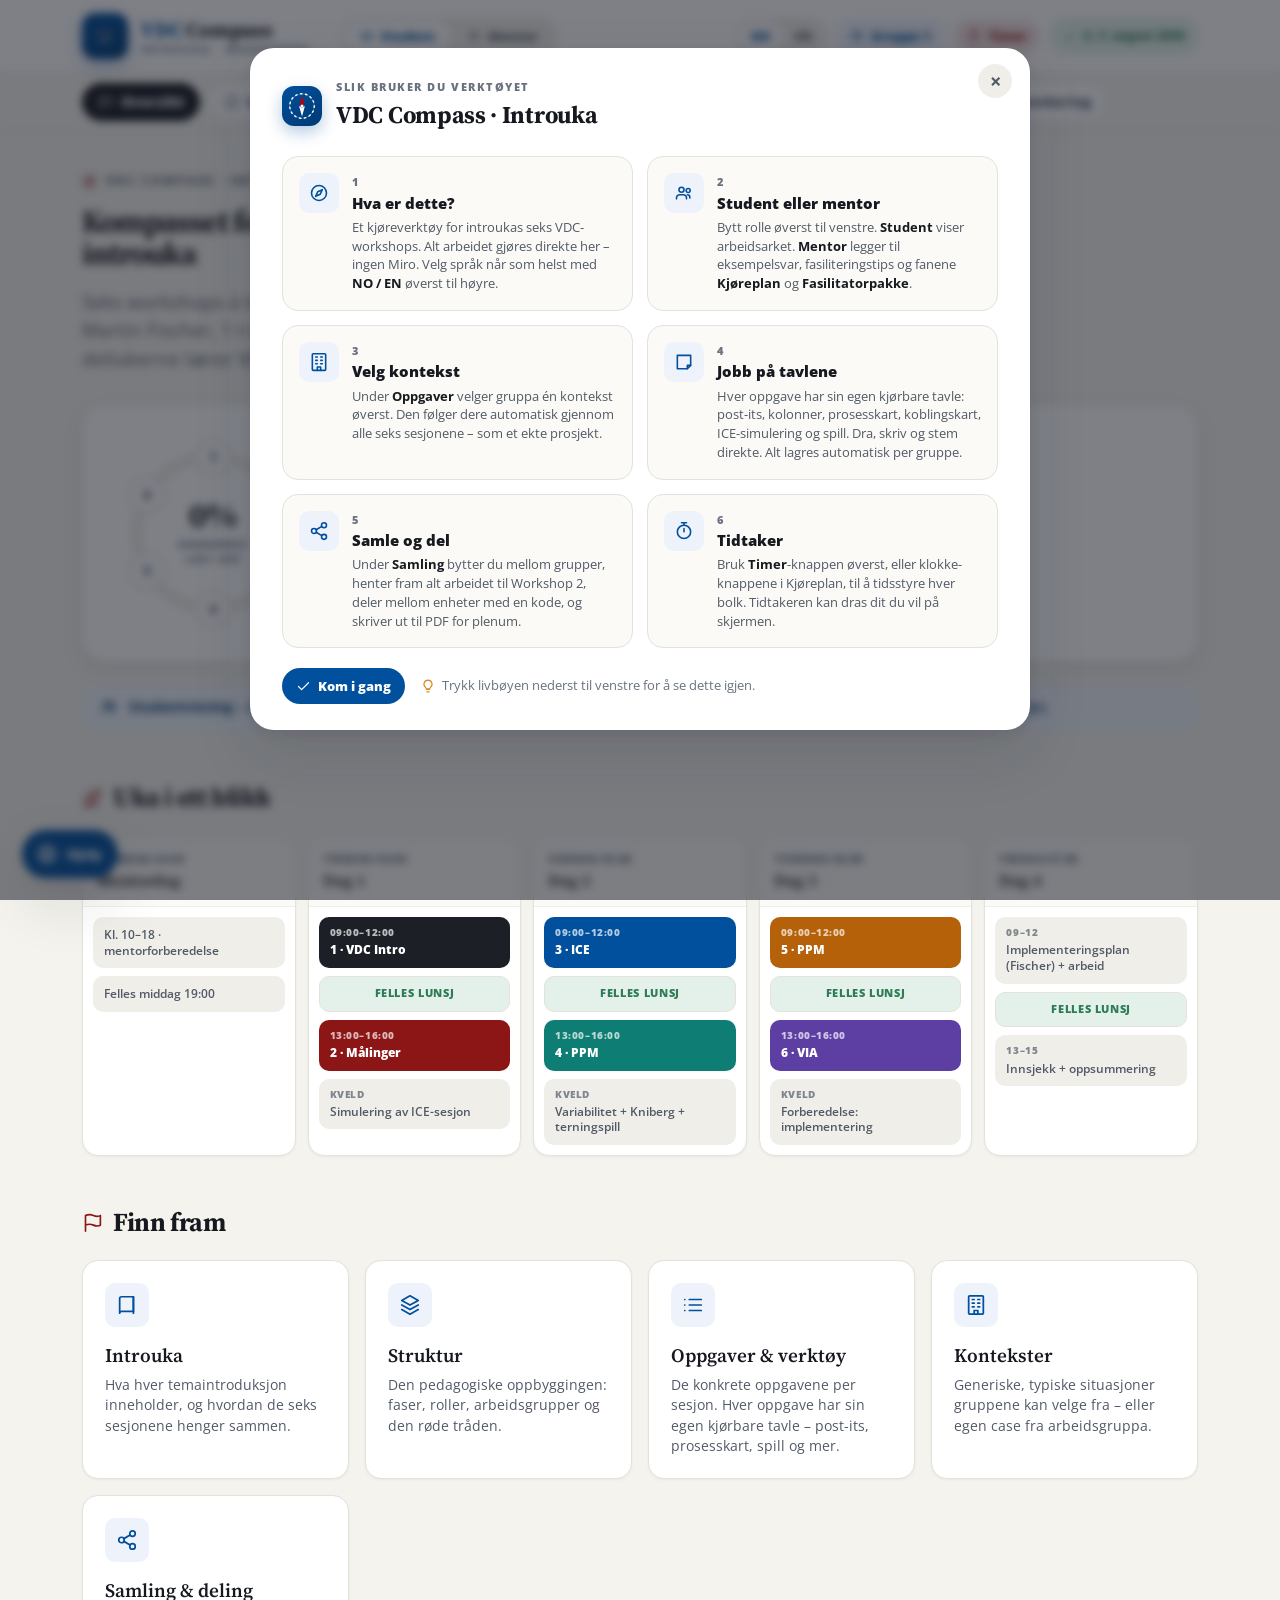
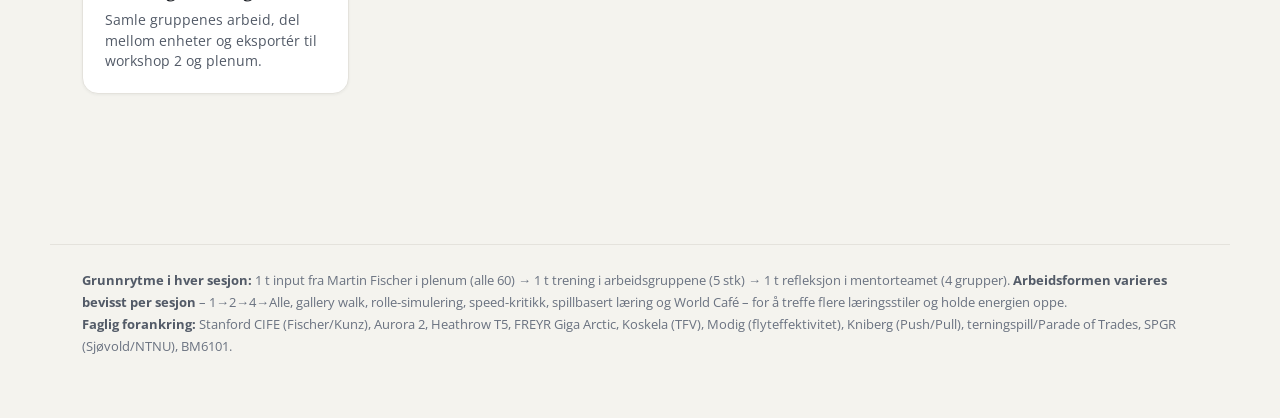
==== VDC Compass - Introuka.html @ b92bb671 "Add files via upload" ====
<!DOCTYPE html>
<html lang="no">
<head>
<meta charset="UTF-8">
<meta name="viewport" content="width=device-width, initial-scale=1.0">
<title>VDC Compass · Introuka – Workshops</title>
<link rel="preconnect" href="https://fonts.googleapis.com">
<link rel="preconnect" href="https://fonts.gstatic.com" crossorigin>
<link href="https://fonts.googleapis.com/css2?family=Source+Serif+4:opsz,wght@8..60,400;8..60,500;8..60,600;8..60,700&family=Open+Sans:wght@400;600;700;800&display=swap" rel="stylesheet">
<style>
:root{
  --ntnu:#00509E; --ntnu-dark:#003a73; --ntnu-soft:#eef3fb; --ntnu-line:#cfdaf1;
  --cardinal:#8C1515; --cardinal-dark:#631212; --red:#B1040E; --cardinal-soft:#f3e3e3; --cardinal-line:#e3cccc;
  --ink:#16191f; --ink-2:#525a67; --muted:#6a7280; --faint:#aab0bb;
  --bg:#f4f3ee; --card:#ffffff; --cloud:#fbfaf7; --line:#e4e2dc; --line-2:#efeee9; --hover:#f1efe9;
  --green:#2e7d57; --green-soft:#e3f1ea; --yellow:#d98a1f; --yellow-soft:#fbeed6;
  --d1:#6096d0; --d2:#ef8114; --d3:#3cbfbe; --d4:#f7d019; --d5:#b01b81; --d6:#482776;
  --serif:'Source Serif 4',Georgia,serif; --sans:'Open Sans',-apple-system,BlinkMacSystemFont,'Segoe UI',Roboto,sans-serif;
  --r:10px; --r-lg:16px; --r-xl:24px;
  --shadow:0 1px 3px rgba(28,31,38,.04),0 8px 24px rgba(28,31,38,.06);
  --shadow-sm:0 1px 3px rgba(28,31,38,.05);
  --shadow-lg:0 4px 12px rgba(28,31,38,.08),0 24px 60px rgba(28,31,38,.12);
  --ease:cubic-bezier(.22,.61,.36,1);
}
*{box-sizing:border-box;margin:0;padding:0}
html{background:#f4f3ee}
body{font-family:var(--sans);color:var(--ink);background:var(--bg);font-size:15.5px;line-height:1.6;-webkit-font-smoothing:antialiased}
body.noscroll{overflow:hidden}
svg{width:16px;height:16px;flex-shrink:0}
button{font-family:inherit;cursor:pointer;border:none;background:none}
button:focus-visible,a:focus-visible{outline:2.5px solid var(--ntnu);outline-offset:2px;border-radius:6px}
.tnum{font-variant-numeric:tabular-nums}

/* ---------- reveal motion ---------- */
.reveal{opacity:0;transform:translateY(16px);transition:opacity .6s var(--ease),transform .6s var(--ease)}
.reveal.in{opacity:1;transform:none}
@media(prefers-reduced-motion:reduce){.reveal{opacity:1;transform:none;transition:none}}

/* ---------- top bar ---------- */
.top{position:sticky;top:0;z-index:60;background:rgba(255,255,255,.9);backdrop-filter:blur(12px);border-bottom:1px solid var(--line)}
.top-in{max-width:1180px;margin:0 auto;padding:13px 32px;display:flex;align-items:center;gap:13px}
.cmark{width:46px;height:46px;border-radius:13px;background:linear-gradient(150deg,#00509E,#003a73);display:grid;place-items:center;flex-shrink:0;box-shadow:0 6px 16px rgba(0,80,158,.32)}
.cmark-svg .cmark-ring{transform-origin:24px 24px;animation:cring 32s linear infinite}
.cmark-svg .cmark-needle{transform-origin:24px 24px;animation:cneedle 7s var(--ease) infinite}
@keyframes cring{to{transform:rotate(360deg)}}
@keyframes cneedle{0%,100%{transform:rotate(-8deg)}50%{transform:rotate(8deg)}}
@media(prefers-reduced-motion:reduce){.cmark-svg *{animation:none!important}}
.nm{display:flex;flex-direction:column;line-height:1}
.nm .wm{font-family:var(--serif);font-size:21px;font-weight:700;letter-spacing:-.01em}
.nm .wm b{color:var(--ntnu)}
.nm small{font-family:var(--sans);font-size:10px;letter-spacing:2px;color:var(--muted);font-weight:800;margin-top:4px}
.rolesw{margin-left:18px;display:flex;background:var(--line-2);border-radius:999px;padding:3px}
.rolesw button{font-size:12.5px;font-weight:800;color:var(--ink-2);padding:8px 16px;border-radius:999px;display:flex;align-items:center;gap:7px;transition:.16s var(--ease)}
.rolesw button svg{width:14px;height:14px}
.rolesw button.on{background:var(--card);box-shadow:var(--shadow-sm)}
.rolesw button.on[data-r="student"]{color:var(--ntnu)}
.rolesw button.on[data-r="mentor"]{color:var(--cardinal)}
.topright{margin-left:auto;display:flex;align-items:center;gap:10px}
.gid{display:flex;align-items:center;gap:7px;font-size:12.5px;font-weight:800;color:var(--ntnu);background:var(--ntnu-soft);padding:8px 13px;border-radius:999px;cursor:pointer;transition:.15s}
.gid:hover{background:#e2ebf8}
.gid svg{width:14px;height:14px}
.tbtn{display:flex;align-items:center;gap:7px;font-size:12.5px;font-weight:800;color:var(--cardinal);background:var(--cardinal-soft);padding:8px 13px;border-radius:999px;transition:.15s}
.tbtn:hover{background:#efd9d9}
.tbtn svg{width:14px;height:14px}
.badge{display:flex;align-items:center;gap:7px;background:var(--green-soft);color:var(--green);font-size:12px;font-weight:800;padding:8px 13px;border-radius:999px}
.badge svg{width:13px;height:13px}
@media(max-width:760px){.nm small{display:none}.badge{display:none}}

.tabs{position:sticky;top:72px;z-index:55;background:rgba(244,243,238,.94);backdrop-filter:blur(8px);border-bottom:1px solid var(--line)}
.tabs-in{max-width:1180px;margin:0 auto;padding:10px 32px;display:flex;gap:8px;overflow-x:auto;scrollbar-width:none}
.tabs-in::-webkit-scrollbar{display:none}
.tab{flex-shrink:0;display:flex;align-items:center;gap:8px;padding:9px 15px;border-radius:999px;font-size:13.5px;font-weight:800;color:var(--ink-2);border:1.5px solid var(--line);background:var(--card);transition:.18s var(--ease);white-space:nowrap}
.tab svg{width:15px;height:15px}
.tab:hover{border-color:var(--ntnu-line);transform:translateY(-1px)}
.tab.on{background:var(--ink);color:#fff;border-color:var(--ink)}

.wrap{max-width:1180px;margin:0 auto;padding:40px 32px 110px}
.eyebrow{display:flex;align-items:center;gap:9px;font-size:11.5px;letter-spacing:.16em;font-weight:800;color:var(--muted);text-transform:uppercase;margin-bottom:16px}
.eyebrow svg{width:15px;height:15px;color:var(--cardinal)}
h1{font-family:var(--serif);font-size:clamp(2.4rem,1.3rem+3.4vw,3.9rem);font-weight:700;line-height:1.02;letter-spacing:-.03em;margin-bottom:16px}
.lead{font-size:18.5px;color:var(--ink-2);max-width:820px;line-height:1.55}
.lead b{color:var(--ink)}
h2.sec{font-family:var(--serif);font-size:26px;font-weight:700;letter-spacing:-.4px;margin:46px 0 16px;display:flex;align-items:center;gap:10px}
h2.sec svg{width:21px;height:21px;color:var(--cardinal)}

/* ---------- hero + journey compass ---------- */
.hero{position:relative}
.hero h1{margin-bottom:18px}
.journey-c{display:grid;grid-template-columns:200px 1fr;gap:32px;align-items:center;margin-top:30px;background:var(--card);border:1px solid var(--line);border-radius:var(--r-xl);padding:28px 30px;box-shadow:var(--shadow)}
.jc-ring{position:relative;width:200px;height:200px}
.jc-svg{width:200px;height:200px;transform:rotate(-90deg)}
.jc-track{fill:none;stroke:var(--line-2);stroke-width:6}
.jc-prog{fill:none;stroke:var(--green);stroke-width:6;stroke-linecap:round;transition:stroke-dashoffset 1s var(--ease)}
.jc-core{position:absolute;inset:0;display:grid;place-content:center;text-align:center}
.jc-pct{font-family:var(--serif);font-size:34px;font-weight:700;line-height:1;color:var(--ink)}
.jc-lbl{font-size:9.5px;font-weight:800;letter-spacing:.1em;text-transform:uppercase;color:var(--muted);margin-top:5px}
.jc-pt{position:absolute;width:38px;height:38px;border-radius:50%;transform:translate(-50%,-50%);background:var(--card);border:2.5px solid var(--line);display:grid;place-items:center;font-weight:800;font-size:14px;color:var(--muted);transition:.2s var(--ease)}
.jc-pt:hover{transform:translate(-50%,-50%) scale(1.12)}
.jc-pt.started{border-color:var(--cc);color:var(--cc)}
.jc-pt.done{background:var(--cc);border-color:var(--cc);color:#fff;box-shadow:0 4px 12px color-mix(in srgb,var(--cc) 40%,transparent)}
.jc-side .jc-h{font-family:var(--serif);font-size:21px;font-weight:700;margin-bottom:7px}
.jc-side p{font-size:14.5px;color:var(--ink-2);line-height:1.5;max-width:460px}
.jc-leg{display:flex;align-items:center;gap:8px;flex-wrap:wrap;margin-top:14px;font-size:12px;font-weight:700;color:var(--muted)}
.jc-leg .lg{width:13px;height:13px;border-radius:50%;border:2px solid var(--line);display:inline-block;margin-right:-2px}
.jc-leg .lg.done{background:var(--green);border-color:var(--green)}
.jc-leg .lg.started{border-color:var(--ntnu)}
@media(max-width:680px){.journey-c{grid-template-columns:1fr;justify-items:center;text-align:center}.jc-side p{margin:0 auto}.jc-leg{justify-content:center}}

/* ---------- role bar / week / dims (ported) ---------- */
.rolebar{display:flex;align-items:center;gap:11px;border-radius:var(--r-lg);padding:13px 18px;margin:22px 0 6px;font-size:13.5px;font-weight:600}
.rolebar.student{background:var(--ntnu-soft);color:var(--ntnu-dark)}
.rolebar.mentor{background:var(--cardinal-soft);color:var(--cardinal-dark)}
.rolebar svg{width:18px;height:18px;flex-shrink:0}
.week{display:grid;grid-template-columns:repeat(5,1fr);gap:12px;margin:18px 0 8px}
.day{background:var(--card);border:1px solid var(--line);border-radius:var(--r-lg);overflow:hidden;box-shadow:var(--shadow-sm);display:flex;flex-direction:column}
.day .dh{padding:12px 14px;border-bottom:1px solid var(--line-2);background:var(--cloud)}
.day .dh .dd{font-size:11px;font-weight:800;color:var(--muted);letter-spacing:.04em}
.day .dh .dn{font-family:var(--serif);font-size:16px;font-weight:600;margin-top:1px}
.day .slots{padding:10px;display:flex;flex-direction:column;gap:8px;flex:1}
.slot{border-radius:var(--r);padding:10px 11px;font-size:12px;font-weight:600;line-height:1.3;border:1px solid var(--line);background:#fff;color:var(--ink-2)}
.slot .st{font-size:9.5px;font-weight:800;letter-spacing:.06em;text-transform:uppercase;opacity:.7;margin-bottom:3px}
.slot.ws{cursor:pointer;color:#fff;border:none;transition:.18s var(--ease);font-weight:800}
.slot.ws:hover{transform:translateY(-3px) scale(1.02);box-shadow:var(--shadow)}
.slot.lunch{background:var(--green-soft);color:var(--green);text-align:center;font-weight:800;font-size:10.5px;letter-spacing:.06em}
.slot.muted2{background:var(--line-2);color:var(--ink-2);border:none}
.dims{display:grid;grid-template-columns:repeat(auto-fit,minmax(220px,1fr));gap:16px}
.dim{background:var(--card);border:1px solid var(--line);border-radius:var(--r-lg);padding:22px;box-shadow:var(--shadow-sm);cursor:pointer;transition:.18s var(--ease)}
.dim:hover{transform:translateY(-4px);box-shadow:var(--shadow);border-color:var(--ntnu-line)}
.dim .di{width:44px;height:44px;border-radius:var(--r);background:var(--ntnu-soft);color:var(--ntnu);display:grid;place-items:center;margin-bottom:13px;transition:.18s var(--ease)}
.dim:hover .di{transform:scale(1.08) rotate(-4deg)}
.dim .di svg{width:22px;height:22px}
.dim h3{font-family:var(--serif);font-size:19px;font-weight:600;margin-bottom:5px}
.dim p{font-size:13.5px;color:var(--ink-2);line-height:1.5}

/* ---------- session pills ---------- */
.subnav{display:flex;gap:8px;flex-wrap:wrap;margin:18px 0 26px}
.spill{display:flex;align-items:center;gap:8px;padding:9px 14px;border-radius:999px;font-size:13px;font-weight:800;border:1.5px solid var(--line);background:var(--card);color:var(--ink-2);transition:.16s var(--ease)}
.spill:hover{transform:translateY(-2px);border-color:var(--ntnu-line)}
.spill .d{width:9px;height:9px;border-radius:50%}
.spill.on{color:#fff;border-color:transparent}

/* ---------- anatomy / phases ---------- */
.anat{background:var(--card);border:1px solid var(--line);border-radius:var(--r-xl);padding:26px 28px;box-shadow:var(--shadow-sm);margin-top:14px}
.anat h3{font-family:var(--serif);font-size:21px;font-weight:700;margin-bottom:4px}
.anat .sub{font-size:14px;color:var(--ink-2);margin-bottom:22px}
.phases{display:grid;grid-template-columns:repeat(3,1fr);gap:16px}
.phase{border-radius:var(--r-lg);padding:18px;border:1px solid var(--line);transition:.18s var(--ease)}
.phase:hover{transform:translateY(-3px);box-shadow:var(--shadow)}
.phase.p1{background:#fbf7f7;border-color:var(--cardinal-soft)} .phase.p2{background:var(--ntnu-soft);border-color:var(--ntnu-line)} .phase.p3{background:var(--green-soft);border-color:#c4e3d3}
.phase .pi{width:40px;height:40px;border-radius:var(--r);display:grid;place-items:center;color:#fff;margin-bottom:12px}
.phase.p1 .pi{background:var(--cardinal)} .phase.p2 .pi{background:var(--ntnu)} .phase.p3 .pi{background:var(--green)}
.phase .pi svg{width:20px;height:20px}
.phase .pt{font-size:10px;font-weight:800;letter-spacing:.1em;text-transform:uppercase;color:var(--muted)}
.phase h4{font-family:var(--serif);font-size:18px;font-weight:600;margin:2px 0 6px}
.phase p{font-size:13px;color:var(--ink-2);line-height:1.5}

/* ---------- generic block ---------- */
.block{background:var(--card);border:1px solid var(--line);border-radius:var(--r-lg);box-shadow:var(--shadow-sm);margin:16px 0;overflow:hidden}
.block.full{overflow:visible}
.bh{display:flex;align-items:center;gap:13px;padding:16px 22px;border-bottom:1px solid var(--line-2);flex-wrap:wrap}
.bh .bi{width:40px;height:40px;border-radius:var(--r);display:grid;place-items:center;color:#fff;flex-shrink:0}
.bh .bi svg{width:20px;height:20px}
.bh .bhtxt{flex:1;min-width:0}
.bh .phase-lbl{font-size:10.5px;font-weight:800;letter-spacing:.1em;text-transform:uppercase;color:var(--muted)}
.bh h3{font-family:var(--serif);font-size:19px;font-weight:600}
.bh .time{margin-left:auto;font-size:12.5px;font-weight:800;color:var(--ink-2);background:var(--line-2);padding:7px 13px;border-radius:999px;white-space:normal;flex-shrink:0}
.bb{padding:22px}
.bb h5{font-size:13px;font-weight:800;color:var(--ink);text-transform:uppercase;letter-spacing:.04em;margin:18px 0 8px;display:flex;align-items:center;gap:7px}
.bb h5:first-child{margin-top:0}
.bb h5 svg{width:14px;height:14px;color:var(--cardinal)}
.bb p{font-size:14.5px;color:var(--ink-2);margin:6px 0}
.bb ul{list-style:none;margin:6px 0}
.bb li{font-size:14.5px;color:var(--ink-2);padding:6px 0 6px 26px;position:relative;line-height:1.5}
.bb li::before{content:"";position:absolute;left:4px;top:13px;width:7px;height:7px;border-radius:50%;background:var(--ntnu-line)}
.bb li.chk::before{content:"✓";left:2px;top:5px;width:auto;height:auto;background:none;color:var(--green);font-weight:800;font-size:13px}
.bb li.q::before{content:"?";left:2px;top:5px;width:auto;height:auto;background:none;color:var(--cardinal);font-weight:800;font-size:13px}
.goal{display:flex;gap:14px;border-radius:var(--r-lg);padding:18px 22px;margin:18px 0;color:#fff}
.goal .gi{flex-shrink:0;width:24px;height:24px}
.goal .gl{font-size:11px;font-weight:800;letter-spacing:.12em;text-transform:uppercase;opacity:.85;color:#fff}
.goal p{font-size:16px;font-weight:600;line-height:1.45;margin-top:3px;color:#fff !important}
.awareness{background:var(--cloud);border:1px solid var(--line);border-left:3px solid var(--green);border-radius:var(--r);padding:13px 15px;margin-top:14px;font-size:14px;color:var(--ink-2)}
.awareness b{color:var(--green)}
.awareness-big{padding:18px 20px;font-size:15px}
.awctrl{margin-top:13px}
.awbtn{display:inline-flex;align-items:center;gap:8px;font-size:13.5px;font-weight:800;padding:11px 18px;border-radius:999px;background:var(--ink);color:#fff;transition:.18s var(--ease)}
.awbtn svg{width:16px;height:16px}
.awbtn:hover{transform:translateY(-2px);box-shadow:var(--shadow)}
.awbtn.on{background:var(--green)}
.takeaway{display:flex;gap:15px;align-items:center;background:var(--ink);color:#fff;border-radius:var(--r-lg);padding:18px 22px;margin:18px 0}
.takeaway .ti{width:44px;height:44px;border-radius:50%;background:rgba(255,255,255,.15);display:grid;place-items:center;flex-shrink:0}
.takeaway .ti svg{width:22px;height:22px}
.takeaway .tl{font-size:10.5px;font-weight:800;letter-spacing:.12em;text-transform:uppercase;opacity:.7}
.takeaway p{font-size:15.5px;font-weight:600;margin-top:2px}

/* ---------- oppgave cards ---------- */
.wsh{font-size:13px;font-weight:800;text-transform:uppercase;letter-spacing:.04em;color:var(--ink);margin:30px 0 14px;display:flex;align-items:center;gap:8px}
.wsh svg{color:var(--cardinal)}
.wsh-sub{font-weight:700;color:var(--muted);text-transform:none;letter-spacing:0;font-size:12.5px}
.opg{border:1px solid var(--line);border-radius:var(--r-lg);margin:14px 0;overflow:hidden;background:var(--card);box-shadow:var(--shadow-sm)}
.opg .oh{display:flex;gap:13px;align-items:flex-start;padding:18px 20px}
.opg .oh>.on{width:32px;height:32px;border-radius:9px;display:grid;place-items:center;color:#fff;font-family:var(--serif);font-weight:700;font-size:16px;flex-shrink:0}
.opg .oq{font-size:15.5px;color:var(--ink);font-weight:600;line-height:1.5}
.otype{display:inline-flex;align-items:center;gap:6px;font-size:10px;font-weight:800;letter-spacing:.06em;text-transform:uppercase;padding:4px 9px;border-radius:6px;margin-bottom:7px}
.otype.praktisk{background:var(--green-soft);color:var(--green)}
.otype.refleksjon{background:var(--ntnu-soft);color:var(--ntnu)}
.otype.analyse{background:var(--cardinal-soft);color:var(--cardinal)}
.how{margin:0 20px 14px;font-size:13.5px;color:var(--ink-2);background:var(--cloud);border:1px solid var(--line);border-radius:var(--r);padding:11px 14px;line-height:1.5}
.how b{color:var(--ink)}
.ctx-chip{display:inline-flex;align-items:center;gap:6px;font-size:11px;font-weight:800;color:var(--ntnu);background:var(--ntnu-soft);padding:4px 11px;border-radius:999px;margin:0 0 9px}
.ctx-chip svg{width:12px;height:12px}
.svar{margin:0 20px 16px;background:var(--green-soft);border:1px solid #c4e3d3;border-radius:var(--r);padding:13px 15px}
.svar .sl{display:flex;align-items:center;gap:7px;font-size:10.5px;font-weight:800;letter-spacing:.06em;text-transform:uppercase;color:var(--green);margin-bottom:7px}
.svar .sl svg{width:14px;height:14px}
.svar p,.svar li{font-size:13.5px;color:var(--ink-2);line-height:1.5}
.svar ul{list-style:none;margin:4px 0}
.svar li{padding:3px 0 3px 16px;position:relative}
.svar li::before{content:"–";position:absolute;left:0;color:var(--green);font-weight:700}
.afield{margin:0 20px 16px}
.afield .al{font-size:11px;font-weight:800;color:var(--muted);text-transform:uppercase;letter-spacing:.04em;margin-bottom:6px;display:flex;align-items:center;gap:6px}
.afield .al svg{width:13px;height:13px;color:var(--ntnu)}
.afield textarea{width:100%;min-height:64px;border:1.5px solid var(--line);border-radius:var(--r);padding:11px 13px;font-family:inherit;font-size:14px;color:var(--ink);background:#fffdf6;resize:vertical;line-height:1.5}
.afield textarea:focus{outline:none;border-color:var(--ntnu);background:#fff}

/* ---------- context selector ---------- */
.ctxbar{background:var(--card);border:1px solid var(--line);border-radius:var(--r-lg);padding:18px 20px;box-shadow:var(--shadow-sm);margin:8px 0 18px}
.ctxbar .cth{display:flex;align-items:center;gap:9px;font-weight:800;font-size:15px;margin-bottom:11px}
.ctxbar .cth svg{color:var(--ntnu)}
.ctxrow{display:flex;gap:10px;flex-wrap:wrap;align-items:center}
.ctxrow select,.ctxrow input{border:1.5px solid var(--line);border-radius:999px;padding:10px 16px;font-family:inherit;font-size:14px;color:var(--ink);background:#fff;font-weight:600;min-width:240px}
.ctxrow select:focus,.ctxrow input:focus{outline:none;border-color:var(--ntnu)}
.ctx-chosen{margin-top:13px;background:var(--ntnu-soft);border:1px solid var(--ntnu-line);border-radius:var(--r);padding:13px 15px;font-size:14px;color:var(--ink-2);line-height:1.5}
.ctx-chosen b{color:var(--ntnu-dark)}
.ctx-chosen .ct-tags{display:flex;gap:7px;margin-top:6px}
.ctx-chosen .ct-tags span{font-size:10.5px;font-weight:800;text-transform:uppercase;letter-spacing:.04em;padding:3px 9px;border-radius:6px;background:#fff;color:var(--ntnu)}
.ctx-none{font-size:13px;color:var(--muted);margin-top:11px}

/* ====================================================
   TOOL WRAP + BOARDS
   ==================================================== */
.toolwrap{margin:0 20px 18px;border:1.5px solid var(--line);border-radius:var(--r-lg);overflow:hidden;background:linear-gradient(180deg,#fff,#fcfbf8)}
.toolwrap.full{position:fixed;inset:16px;z-index:200;margin:0;box-shadow:var(--shadow-lg);display:flex;flex-direction:column;background:#fff}
.toolwrap.full .tool-stage{flex:1;overflow:auto}
.tool-head{display:flex;align-items:center;gap:10px;padding:11px 14px;background:var(--cloud);border-bottom:1px solid var(--line)}
.tool-title{display:flex;align-items:center;gap:8px;font-weight:800;font-size:14px}
.tool-title svg{width:16px;height:16px;color:var(--ntnu)}
.tool-kind{display:inline-flex;align-items:center;gap:5px;font-size:10px;font-weight:800;letter-spacing:.04em;text-transform:uppercase;color:var(--ink-2);background:var(--line-2);padding:4px 9px;border-radius:6px}
.tool-kind svg{width:12px;height:12px}
.tool-shared{display:inline-flex;align-items:center;gap:5px;font-size:10px;font-weight:800;color:var(--ntnu);background:var(--ntnu-soft);padding:4px 9px;border-radius:6px}
.tool-shared svg{width:11px;height:11px}
.tool-exp{margin-left:auto;width:32px;height:32px;border-radius:8px;background:#fff;border:1.5px solid var(--line);display:grid;place-items:center;color:var(--ink-2);transition:.15s}
.tool-exp+.tool-exp{margin-left:6px}
.tool-exp:hover{border-color:var(--ntnu-line);color:var(--ntnu)}
.tool-exp svg{width:15px;height:15px}
.tool-prompt{display:flex;gap:9px;padding:11px 16px;font-size:13px;color:var(--ink-2);background:#fffdf3;border-bottom:1px solid var(--line-2);line-height:1.45}
.tool-prompt svg{width:15px;height:15px;color:var(--yellow);flex-shrink:0;margin-top:1px}
.tool-stage{padding:14px}

/* shared board bar */
.bbar{display:flex;align-items:center;gap:8px;flex-wrap:wrap;margin-bottom:12px}
.bbtn{display:inline-flex;align-items:center;gap:7px;font-size:13px;font-weight:800;padding:9px 14px;border-radius:999px;background:var(--ntnu);color:#fff;transition:.16s var(--ease);text-decoration:none}
.bbtn:hover{background:var(--ntnu-dark);transform:translateY(-1px)}
.bbtn svg{width:15px;height:15px}
.bbtn.ghost{background:#fff;border:1.5px solid var(--line);color:var(--ink-2)}
.bbtn.ghost:hover{border-color:var(--ntnu-line);color:var(--ntnu);background:#fff}
.bbtn.band{background:#fff;border:1.5px solid var(--cc);color:var(--cc)}
.bbtn.band:hover{background:var(--cc);color:#fff}
.swrow{display:flex;gap:7px;margin-left:4px}
.sw{width:24px;height:24px;border-radius:50%;border:2px solid #fff;box-shadow:0 0 0 1px var(--line);cursor:pointer;transition:.12s}
.sw:hover{transform:scale(1.12)}
.sw.on{box-shadow:0 0 0 2.5px var(--ink)}
.palh{font-size:12px;font-weight:800;color:var(--muted);text-transform:uppercase;letter-spacing:.04em}

/* free canvas */
.canvas{position:relative;height:400px;background:#eceae2;background-image:radial-gradient(rgba(0,0,0,.07) 1px,transparent 1px);background-size:22px 22px;border:1px solid var(--line);border-radius:var(--r);overflow:hidden;touch-action:none}
.canvas.voting{cursor:cell}
.chint{position:absolute;inset:0;display:grid;place-items:center;color:var(--muted);font-size:13.5px;text-align:center;padding:24px;pointer-events:none}
.pnote{position:absolute;width:150px;min-height:108px;border-radius:4px;box-shadow:0 6px 16px rgba(0,0,0,.16);transition:box-shadow .15s}
.pnote.dragging{box-shadow:0 14px 30px rgba(0,0,0,.26);z-index:50}
.pnote .ph{display:flex;align-items:center;gap:6px;padding:5px 8px;cursor:grab;color:rgba(0,0,0,.38)}
.pnote .ph:active{cursor:grabbing}
.pnote .grip{font-size:13px;letter-spacing:1px}
.pnote .vbadge{margin-left:auto;min-width:20px;height:20px;border-radius:999px;background:rgba(0,0,0,.12);display:grid;place-items:center;font-size:11px;font-weight:800;color:rgba(0,0,0,.6);padding:0 6px}
.pnote .del{cursor:pointer;font-size:16px;font-weight:800;line-height:1}
.pnote .del:hover{color:rgba(0,0,0,.8)}
.pnote .pt{padding:2px 12px 14px;min-height:66px;outline:none;font-size:13.5px;line-height:1.4;color:#2c2a1f;font-weight:600}

/* columns */
.cols{display:flex;gap:12px;overflow-x:auto;padding-bottom:6px;min-height:260px}
.col{flex:1;min-width:180px;background:var(--cloud);border:1px solid var(--line);border-radius:var(--r);display:flex;flex-direction:column}
.colh{display:flex;align-items:center;gap:8px;padding:11px 13px;border-bottom:2px solid var(--cc);border-radius:var(--r) var(--r) 0 0;background:#fff}
.colh .cdot{width:10px;height:10px;border-radius:50%;background:var(--cc);flex-shrink:0}
.colh .ctitle{flex:1;font-weight:800;font-size:14px;outline:none;color:var(--ink)}
.colh .coldel{cursor:pointer;color:var(--faint);font-weight:800;font-size:16px}
.colh .coldel:hover{color:var(--cardinal)}
.colbody{flex:1;padding:10px;display:flex;flex-direction:column;gap:8px;min-height:80px;transition:background .15s}
.colbody.over{background:color-mix(in srgb,var(--cc) 10%,transparent)}
.ccard{display:flex;align-items:flex-start;gap:6px;padding:9px 10px;border-radius:7px;box-shadow:0 2px 6px rgba(0,0,0,.1);font-size:13px;font-weight:600;color:#2c2a1f}
.ccard.lifting{opacity:.4}
.ccard .cgrip{cursor:grab;color:rgba(0,0,0,.35);font-size:12px;padding-top:1px}
.ccard .cct{flex:1;outline:none;line-height:1.35}
.ccard .cdel{cursor:pointer;color:rgba(0,0,0,.35);font-weight:800}
.ccard .cdel:hover{color:rgba(0,0,0,.7)}
.ghostcard{position:fixed;z-index:300;pointer-events:none;box-shadow:0 14px 30px rgba(0,0,0,.3);opacity:.95}
.cardadd{margin:0 10px 10px;display:flex;align-items:center;justify-content:center;gap:5px;font-size:12px;font-weight:800;color:var(--ink-2);background:#fff;border:1.5px dashed var(--line);border-radius:7px;padding:8px;transition:.14s}
.cardadd:hover{border-color:var(--cc);color:var(--cc)}
.cardadd svg{width:13px;height:13px}

/* table */
.tblwrap{overflow-x:auto}
.gtbl{width:100%;border-collapse:collapse;font-size:13.5px}
.gtbl th{background:var(--ink);color:#fff;font-weight:800;font-size:12px;text-transform:uppercase;letter-spacing:.04em;padding:10px 12px;text-align:left;border:1px solid var(--ink)}
.gtbl th.rx{width:34px}
.gtbl td{border:1px solid var(--line);padding:10px 12px;vertical-align:top;outline:none;min-width:90px}
.gtbl td[contenteditable]:focus{background:#fffdf3;box-shadow:inset 0 0 0 2px var(--ntnu)}
.gtbl td.lockcell{background:var(--cloud);font-weight:800;color:var(--ink)}
.gtbl td.rx{text-align:center}
.rowdel{cursor:pointer;color:var(--faint);font-weight:800}
.rowdel:hover{color:var(--cardinal)}

/* swimlanes */
.swlanes{border:1px solid var(--line);border-radius:var(--r);overflow:hidden}
.swlane{display:flex;border-bottom:1px solid var(--line-2);min-height:74px}
.swlane:last-child{border-bottom:none}
.swlabel{width:110px;flex-shrink:0;background:var(--cloud);border-right:1px solid var(--line);display:flex;align-items:center;padding:0 13px;font-weight:800;font-size:13px;color:var(--ink)}
.swtrack{flex:1;position:relative;background-image:linear-gradient(90deg,rgba(0,0,0,.025) 1px,transparent 1px);background-size:48px 48px;cursor:copy;min-width:340px}
.symbtn{display:inline-flex;align-items:center;gap:6px;font-size:12px;font-weight:700;padding:7px 11px;border-radius:8px;border:1.5px solid var(--line);background:#fff;color:var(--ink-2);transition:.14s}
.symbtn.on{border-color:var(--ink);color:var(--ink);background:var(--line-2)}
.symg{font-size:14px}
.sym-task{color:var(--ntnu)} .sym-queue{color:var(--yellow)} .sym-store{color:var(--green)}
.swsym{position:absolute;top:50%;transform:translateY(-50%);width:92px;min-height:46px;border-radius:7px;padding:6px 8px;background:#fff;box-shadow:0 3px 9px rgba(0,0,0,.13);border-left:4px solid var(--ntnu);cursor:grab;display:flex;flex-direction:column;gap:2px}
.swsym.dragging{cursor:grabbing;box-shadow:0 10px 22px rgba(0,0,0,.22);z-index:20}
.swsym.sym-task{border-left-color:var(--ntnu)} .swsym.sym-queue{border-left-color:var(--yellow);border-radius:7px 7px 7px 0} .swsym.sym-store{border-left-color:var(--green);border-radius:18px}
.swsym .swt{font-size:11.5px;font-weight:700;outline:none;color:var(--ink);line-height:1.25;min-height:14px}
.swsym .swt:empty:before{content:"skriv …";color:var(--faint)}
.swsym .swdel{position:absolute;top:-7px;right:-7px;width:18px;height:18px;border-radius:50%;background:#fff;box-shadow:0 1px 4px rgba(0,0,0,.2);display:grid;place-items:center;font-size:12px;font-weight:800;color:var(--ink-2);cursor:pointer}
.swsym .swdel:hover{color:var(--cardinal)}
.swhint{font-size:12.5px;color:var(--muted);margin-top:9px;text-align:center}

/* map */
.mapstage{position:relative;height:420px;background:#f3f1ea;background-image:radial-gradient(rgba(0,0,0,.06) 1px,transparent 1px);background-size:24px 24px;border:1px solid var(--line);border-radius:var(--r);overflow:hidden}
.mapstage.banded{background-image:none}
.mapsvg{position:absolute;inset:0;pointer-events:none}
.mapsvg .medge{pointer-events:stroke;cursor:pointer}
.maphint{position:absolute;left:0;right:0;top:46%;text-align:center;color:var(--muted);font-size:13px;padding:0 24px;pointer-events:none}
.bandrow{position:absolute;left:0;right:0;border-bottom:1px dashed var(--line);height:calc(100%/var(--bn));background:color-mix(in srgb,var(--cc) 6%,transparent)}
.bandrow:nth-child(1){top:0} .banded .bandrow{pointer-events:none}
.banded[style*="--bn:3"] .bandrow:nth-of-type(1){top:0}
.bandlbl{position:absolute;left:10px;top:8px;font-size:10.5px;font-weight:800;text-transform:uppercase;letter-spacing:.05em;color:var(--cc)}
.mnode{position:absolute;min-width:96px;max-width:150px;background:#fff;border:2px solid var(--ntnu);border-radius:999px;padding:8px 14px;box-shadow:0 4px 12px rgba(0,0,0,.12);cursor:grab;--cc:var(--ntnu)}
.mnode.dragging{cursor:grabbing;box-shadow:0 12px 26px rgba(0,0,0,.22);z-index:30}
.mnode.sel{box-shadow:0 0 0 3px color-mix(in srgb,var(--cc) 45%,transparent),0 4px 12px rgba(0,0,0,.12)}
.mnode .nt{outline:none;font-size:13px;font-weight:700;color:var(--ink);line-height:1.3;text-align:center;display:block;min-height:16px}
.mnode .nt:empty:before{content:"navn …";color:var(--faint);font-weight:600}
.mnode .ndel{position:absolute;top:-8px;right:-8px;width:19px;height:19px;border-radius:50%;background:#fff;box-shadow:0 1px 4px rgba(0,0,0,.22);display:grid;place-items:center;font-size:12px;font-weight:800;color:var(--ink-2);cursor:pointer}
.mnode .ndel:hover{color:var(--cardinal)}
.ecol{font-size:12px;font-weight:800;padding:6px 12px;border-radius:999px;border:1.5px solid var(--e);color:var(--e);background:#fff;display:inline-flex;align-items:center;gap:6px}
.ecol::before{content:"";width:14px;height:3px;border-radius:2px;background:var(--e)}
.ecol.on{background:var(--e);color:#fff}
.ecol.on::before{background:#fff}

/* scale */
.scalewrap{padding:8px 4px}
.scalerow{display:flex;gap:12px;align-items:flex-end;justify-content:center;min-height:160px}
.scalecol{display:flex;flex-direction:column;align-items:center;gap:8px;flex:1;max-width:90px}
.scalecol .dots{display:flex;flex-direction:column-reverse;gap:4px;align-items:center;min-height:90px;justify-content:flex-end;cursor:pointer}
.sdot{width:18px;height:18px;border-radius:50%;background:var(--ntnu);box-shadow:0 2px 5px rgba(0,80,158,.3);animation:pop .25s var(--ease)}
@keyframes pop{from{transform:scale(0)}to{transform:scale(1)}}
.scalebtn{width:46px;height:46px;border-radius:12px;border:1.5px solid var(--line);background:#fff;font-size:18px;font-weight:800;font-family:var(--serif);color:var(--ink);transition:.14s}
.scalebtn:hover{border-color:var(--ntnu);color:var(--ntnu);transform:translateY(-2px)}
.scalefoot{display:flex;align-items:center;justify-content:space-between;margin-top:14px;padding-top:12px;border-top:1px solid var(--line-2)}
.scaleavg{font-size:14px;color:var(--ink-2)} .scaleavg b{color:var(--ink);font-family:var(--serif)}

/* ice planner */
.iceflex{display:grid;grid-template-columns:1.3fr 1fr;gap:14px}
.icetable{position:relative;height:300px;background:#f3f1ea;border:1px solid var(--line);border-radius:var(--r);overflow:hidden}
.icetbl{position:absolute;left:50%;top:50%;transform:translate(-50%,-50%);width:150px;height:150px;border-radius:50%;background:linear-gradient(150deg,#fff,#eef3fb);border:2px solid var(--ntnu-line);display:grid;place-items:center;font-weight:800;color:var(--ntnu);box-shadow:inset 0 2px 10px rgba(0,0,0,.05)}
.icehint{position:absolute;left:0;right:0;bottom:12px;text-align:center;font-size:12px;color:var(--muted);pointer-events:none}
.placedrole{position:absolute;background:var(--ntnu);color:#fff;font-size:12px;font-weight:800;padding:7px 12px;border-radius:999px;cursor:grab;box-shadow:0 4px 10px rgba(0,80,158,.3);user-select:none}
.placedrole.floating{position:fixed;z-index:300;pointer-events:none}
.placedrole .prdel{margin-left:7px;cursor:pointer;opacity:.7}
.rolechip{display:inline-block;background:#fff;border:1.5px solid var(--ntnu-line);color:var(--ntnu);font-size:12px;font-weight:800;padding:6px 11px;border-radius:999px;cursor:grab;user-select:none;touch-action:none}
.rolechip:hover{background:var(--ntnu-soft)}
.icelists{display:flex;flex-direction:column;gap:12px}
.icelist{background:var(--cloud);border:1px solid var(--line);border-radius:var(--r);padding:12px 14px}
.icelh{display:flex;align-items:center;gap:7px;font-size:12px;font-weight:800;text-transform:uppercase;letter-spacing:.03em;color:var(--ink);margin-bottom:9px}
.icelh svg{width:14px;height:14px;color:var(--ntnu)}
.iceline{display:flex;align-items:flex-start;gap:8px;margin-bottom:6px}
.icebull{width:7px;height:7px;border-radius:50%;background:var(--ntnu-line);margin-top:8px;flex-shrink:0}
.icein{flex:1;outline:none;font-size:13.5px;color:var(--ink);border-bottom:1px dashed var(--line);padding:3px 0;min-height:18px}
.icein:empty:before{content:attr(data-ph);color:var(--faint)}
.icemore{margin-top:6px;font-size:12px;padding:6px 11px}
.icemore svg{width:12px;height:12px}
@media(max-width:680px){.iceflex{grid-template-columns:1fr}}

/* ====================================================
   GAMES
   ==================================================== */
.game{padding:2px}
.gbar{display:flex;align-items:center;gap:9px;flex-wrap:wrap;margin-bottom:14px}
.varToggle{display:inline-flex;align-items:center;gap:7px;font-size:12.5px;font-weight:700;color:var(--ink-2);margin-left:4px}
.dlesson{margin-top:14px;font-size:13px;color:var(--ink-2);background:var(--ntnu-soft);border-radius:var(--r);padding:12px 15px;line-height:1.5}
.dlesson b{color:var(--ntnu-dark)}

/* dice */
.dstations{display:flex;align-items:flex-end;gap:4px;overflow-x:auto;padding:12px 4px 4px;background:var(--cloud);border:1px solid var(--line);border-radius:var(--r)}
.dstation{display:flex;flex-direction:column;align-items:center;gap:7px;min-width:78px}
.dqueue{display:flex;flex-wrap:wrap-reverse;gap:2px;width:74px;min-height:46px;align-content:flex-end;justify-content:center}
.dtok{width:9px;height:9px;border-radius:2px;background:var(--d2);box-shadow:0 1px 2px rgba(0,0,0,.2)}
.dmore{font-size:10px;font-weight:800;color:var(--ink-2);align-self:flex-end}
.dsupply{font-size:10px;font-weight:800;color:var(--muted)}
.dbox{background:#fff;border:1.5px solid var(--line);border-radius:9px;padding:8px;width:70px;text-align:center}
.dlabel{font-size:10px;font-weight:800;color:var(--muted);text-transform:uppercase;letter-spacing:.03em;margin-bottom:5px}
.ddie{height:34px;display:grid;place-items:center}
.ddie.rolled .face{animation:dieroll .4s var(--ease)}
@keyframes dieroll{0%{transform:rotate(-30deg) scale(.6)}100%{transform:none}}
.face{width:32px;height:32px;background:#fff;border:1.5px solid var(--ink);border-radius:7px;display:grid;padding:4px;gap:1px}
.face i{width:5px;height:5px;border-radius:50%;background:var(--ink);align-self:center;justify-self:center}
.face.f1{grid-template-areas:'. . .' '. a .' '. . .'} .face.f1 i:nth-child(1){grid-area:a}
.face.f2{grid-template-columns:1fr 1fr} .face.f3{grid-template-columns:1fr 1fr 1fr}
.face.f4,.face.f6{grid-template-columns:1fr 1fr} .face.f5{grid-template-columns:1fr 1fr 1fr}
.darrow{color:var(--faint);font-size:18px;font-weight:800;align-self:center;padding-bottom:34px}
.dfinish{display:flex;flex-direction:column;align-items:center;gap:6px;background:var(--green-soft);border:1.5px solid #c4e3d3;border-radius:9px;padding:10px;min-width:64px;align-self:center}
.dfin-n{font-family:var(--serif);font-size:24px;font-weight:700;color:var(--green)}
.dstats{display:grid;grid-template-columns:repeat(4,1fr);gap:10px;margin-top:14px}
.dstat{background:#fff;border:1px solid var(--line);border-radius:var(--r);padding:13px;text-align:center;font-size:11px;font-weight:700;color:var(--muted);text-transform:uppercase;letter-spacing:.03em}
.dstat .dk{display:block;font-family:var(--serif);font-size:26px;font-weight:700;color:var(--ink);margin-bottom:3px}
.dchart{margin-top:12px;background:var(--cloud);border:1px solid var(--line);border-radius:var(--r);padding:12px 14px}
.chlbl{font-size:11px;font-weight:800;text-transform:uppercase;letter-spacing:.03em;color:var(--muted);margin-bottom:8px}
.chbars{display:flex;align-items:flex-end;gap:3px;height:74px}
.chbar{flex:1;min-width:5px;background:linear-gradient(180deg,var(--d2),#d97316);border-radius:3px 3px 0 0;transition:height .3s var(--ease)}

/* push pull */
.pplane{display:grid;grid-template-columns:1fr 1fr;gap:12px}
.ppmode{border:1.5px solid var(--line);border-radius:var(--r);padding:13px;background:var(--cloud)}
.ppmode.push{border-color:var(--cardinal-line)} .ppmode.pull{border-color:#c4e3d3}
.ppmh{font-size:12.5px;font-weight:800;margin-bottom:12px}
.ppmode.push .ppmh{color:var(--cardinal)} .ppmode.pull .ppmh{color:var(--green)}
.ppstations{display:flex;align-items:flex-end;gap:3px;min-height:170px}
.ppstation{display:flex;flex-direction:column;align-items:center;gap:6px;flex:1}
.ppbufwrap{display:flex;align-items:flex-end;height:150px}
.ppbuf{width:30px;background:linear-gradient(180deg,#7fa8d6,var(--ntnu));border-radius:4px 4px 0 0;display:flex;align-items:flex-start;justify-content:center;transition:height .25s var(--ease);position:relative}
.ppbuf.hot{background:linear-gradient(180deg,#d98a8a,var(--cardinal))}
.ppn{font-size:10px;font-weight:800;color:#fff;margin-top:2px}
.pplabel{font-size:10px;font-weight:800;color:var(--muted)}
.pparrow{color:var(--faint);align-self:center;padding-bottom:18px}
.ppfinish{display:flex;flex-direction:column;align-items:center;gap:4px;align-self:flex-end;background:#fff;border:1.5px solid var(--line);border-radius:8px;padding:8px 10px}
.ppfin-n{font-family:var(--serif);font-size:22px;font-weight:700;color:var(--green)}
.ppres{display:flex;gap:8px;flex-wrap:wrap;margin-top:11px}
.ppr{font-size:12px;font-weight:700;color:var(--ink-2);background:#fff;border:1px solid var(--line);border-radius:8px;padding:6px 10px}
.ppr b{font-family:var(--serif);font-size:15px;color:var(--ink)}
.ppr.hot{background:var(--cardinal-soft);border-color:var(--cardinal-line);color:var(--cardinal-dark)}
.ppr.hot b{color:var(--cardinal)}
.ppr.cool{background:var(--green-soft);border-color:#c4e3d3;color:var(--green)}
.ppr.cool b{color:var(--green)}
@media(max-width:680px){.pplane{grid-template-columns:1fr}.dstats{grid-template-columns:1fr 1fr}}

/* countdown */
.timertool{display:flex;gap:18px;align-items:center;flex-wrap:wrap}
.cdhost{display:flex;flex-direction:column;align-items:center;gap:10px}
.cd{position:relative;width:120px;height:120px}
.cdring{width:120px;height:120px;transform:rotate(-90deg)}
.cdbg{fill:none;stroke:var(--line-2);stroke-width:8}
.cdfg{fill:none;stroke:var(--ntnu);stroke-width:8;stroke-linecap:round;transition:stroke-dashoffset 1s linear}
.cdfg.low{stroke:var(--red)}
.cdtime{position:absolute;inset:0;display:grid;place-items:center;font-family:var(--serif);font-size:30px;font-weight:700;font-variant-numeric:tabular-nums}
.cd.done .cdtime{color:var(--red);animation:flash 1s infinite}
@keyframes flash{50%{opacity:.3}}
.cdctrl{display:flex;align-items:center;gap:8px;flex-wrap:wrap;justify-content:center}
.cdpresets{display:flex;gap:5px}
.cdpreset{font-size:11.5px;font-weight:800;padding:6px 10px;border-radius:999px;border:1.5px solid var(--line);background:#fff;color:var(--ink-2)}
.cdpreset:hover{border-color:var(--ntnu);color:var(--ntnu)}
.livenote{width:100%;min-height:80px;border:1.5px solid var(--line);border-radius:var(--r);padding:11px 13px;font-family:inherit;font-size:14px;background:#fffdf6;resize:vertical}
.livenote:focus{outline:none;border-color:var(--ntnu);background:#fff}

/* holding tray (cross-task carry) */
.holdtray{border:1.5px dashed var(--ntnu-line);border-radius:var(--r);background:var(--ntnu-soft);padding:10px 12px;margin-bottom:12px}
.htlabel{display:flex;align-items:center;gap:7px;font-size:11px;font-weight:800;text-transform:uppercase;letter-spacing:.04em;color:var(--ntnu);margin-bottom:8px}
.htlabel svg{width:14px;height:14px}
.htlabel .htsub{font-weight:600;text-transform:none;letter-spacing:0;color:var(--ink-2)}
.htbody{display:flex;flex-wrap:wrap;gap:8px;min-height:44px}
.htbody[data-empty="1"]::before{content:"Trykk «Hent …» over for å hente kortene hit.";font-size:12.5px;color:var(--muted);font-style:italic;padding:8px 2px}
.htbody.over{background:color-mix(in srgb,var(--ntnu) 12%,transparent);border-radius:6px}
.htbody .ccard{max-width:230px}

/* ICE simulation */
.icesim{padding:2px}
.isteps{display:flex;align-items:center;gap:2px;flex-wrap:wrap;margin-bottom:14px}
.istep{display:flex;align-items:center;gap:7px;padding:6px 10px;border-radius:999px;background:#fff;border:1.5px solid var(--line);color:var(--ink-2);transition:.15s}
.istep .isn{width:19px;height:19px;border-radius:50%;background:var(--line-2);color:var(--ink-2);font-size:11px;font-weight:800;display:grid;place-items:center}
.istep .isl{font-size:12px;font-weight:800}
.istep.on{border-color:var(--ntnu);background:var(--ntnu-soft)}
.istep.on .isn{background:var(--ntnu);color:#fff}
.istep.done{border-color:#c4e3d3}.istep.done .isn{background:var(--green);color:#fff}
.istep.done .isl{color:var(--green)}
.isarr{color:var(--faint);font-weight:800;font-size:14px}
.iphase{background:var(--cloud);border:1px solid var(--line);border-radius:var(--r-lg);padding:18px 20px}
.iphh{display:flex;align-items:center;gap:13px}
.iphi{width:42px;height:42px;border-radius:var(--r);background:var(--ntnu);color:#fff;display:grid;place-items:center;flex-shrink:0}
.iphi svg{width:21px;height:21px}
.iphlbl{font-size:10.5px;font-weight:800;letter-spacing:.1em;text-transform:uppercase;color:var(--muted)}
.iphh h4{font-family:var(--serif);font-size:21px;font-weight:700}
.iphtimer{margin-left:auto}
.iphtimer .cd{width:74px;height:74px}.iphtimer .cdring{width:74px;height:74px}.iphtimer .cdtime{font-size:18px}
.iphtimer .cdctrl{display:none}
.iphdesc{font-size:14px;color:var(--ink-2);margin-top:10px;line-height:1.5}
.irolerow{display:flex;flex-wrap:wrap;gap:8px}
.irole{font-size:12.5px;font-weight:800;padding:8px 14px;border-radius:999px;border:1.5px solid var(--line);background:#fff;color:var(--faint);text-decoration:line-through;transition:.14s}
.irole.on{border-color:var(--ntnu);background:var(--ntnu);color:#fff;text-decoration:none}
.irole.add{border-style:dashed;color:var(--ntnu);text-decoration:none;display:inline-flex;align-items:center;gap:5px}
.irole.add svg{width:13px;height:13px}
.isdec,.isbesl,.isansv,.irn{width:100%;border:1.5px solid var(--line);border-radius:var(--r);padding:11px 13px;font-family:inherit;font-size:14px;background:#fffdf6;resize:vertical;line-height:1.5;min-height:60px}
.isdec:focus,.isbesl:focus,.isansv:focus,.irn:focus{outline:none;border-color:var(--ntnu);background:#fff}
.inotes{display:grid;grid-template-columns:1fr 1fr;gap:12px;margin-top:14px}
.inote .inh{font-size:12px;font-weight:800;color:var(--ntnu);margin-bottom:6px}
.inote .irn{min-height:54px}
.inputrev{display:flex;flex-direction:column;gap:6px;margin-top:6px}
.irev{font-size:13px;color:var(--ink-2);background:var(--ntnu-soft);border-radius:8px;padding:8px 12px;line-height:1.45}
.irev b{color:var(--ntnu-dark)}
.irev.muted{background:var(--line-2);color:var(--muted);font-style:italic}
.isumm-grid{display:grid;grid-template-columns:1fr 1fr;gap:12px;margin-top:6px}
.isumm-card{background:#fff;border:1px solid var(--line);border-radius:var(--r);padding:14px}
.isumm-card .al{margin-bottom:7px}
.isumm-card p{font-size:14px;color:var(--ink);line-height:1.5}
.isumm .muted{color:var(--muted);font-style:italic}
.latency{margin-top:14px;background:var(--ink);color:#fff;border-radius:var(--r-lg);padding:18px 20px}
.latency .al{color:rgba(255,255,255,.85)}
.latrow{display:grid;grid-template-columns:200px 1fr;gap:14px;align-items:center;margin-bottom:10px}
.latlbl{font-size:13px;font-weight:800}
.latlbl span{display:block;font-size:11px;font-weight:600;color:rgba(255,255,255,.6);margin-top:2px}
.latbar{height:34px;border-radius:6px;background:rgba(255,255,255,.1);overflow:hidden}
.latbar span{display:flex;align-items:center;height:100%;padding:0 12px;font-size:12.5px;font-weight:800;color:#fff;border-radius:6px;white-space:nowrap}
.latbar.seq span{background:var(--cardinal)}
.latbar.ice span{background:var(--green)}
.latnote{display:flex;gap:8px;align-items:flex-start;font-size:12.5px;color:rgba(255,255,255,.85);margin-top:8px;line-height:1.45}
.latnote svg{width:15px;height:15px;color:var(--yellow);flex-shrink:0;margin-top:1px}
.inav{display:flex;justify-content:space-between;align-items:center;margin-top:16px}
@media(max-width:680px){.inotes,.isumm-grid{grid-template-columns:1fr}.latrow{grid-template-columns:1fr}}

/* run-of-show timer button */
.rtimer{display:inline-flex;align-items:center;gap:4px;margin-top:0;font-size:11px;font-weight:800;color:var(--ntnu);background:var(--ntnu-soft);padding:4px 9px;border-radius:999px;transition:.14s}
.rtimer svg{width:12px;height:12px}
.rtimer:hover{background:var(--ntnu);color:#fff}

/* ---------- run of show ---------- */
.run{margin:2px 0}
.rline{display:flex;gap:16px;padding:14px 0;border-bottom:1px solid var(--line-2)}
.rline:last-child{border-bottom:none}
.rtime{flex-shrink:0;width:112px;display:flex;flex-direction:column;align-items:flex-start;gap:5px}
.rtime .tm2{font-size:12.5px;font-weight:800;color:var(--ink);font-variant-numeric:tabular-nums}
.rtime .met{display:inline-block;font-size:9.5px;font-weight:800;color:var(--muted);text-transform:uppercase;letter-spacing:.05em;margin-top:0;background:var(--line-2);padding:3px 7px;border-radius:6px}
.rbody{flex:1;min-width:0}
.rbody h6{font-size:14.5px;font-weight:700;margin-bottom:3px;text-wrap:pretty}
.rbody p{font-size:13.5px;color:var(--ink-2);margin:0;line-height:1.5}
.rbody .ment{font-size:12.5px;color:var(--ntnu-dark);background:var(--ntnu-soft);border-radius:8px;padding:7px 11px;margin-top:8px;display:flex;gap:7px;align-items:flex-start}
.rbody .ment svg{width:14px;height:14px;flex-shrink:0;margin-top:2px;color:var(--ntnu)}

/* do/dont/watch */
.ddw{display:grid;grid-template-columns:1fr 1fr 1fr;gap:14px}
.ddw .ddcol{border-radius:var(--r-lg);padding:16px 17px;border:1px solid var(--line);min-width:0}
.ddw .ddcol.do{background:var(--green-soft);border-color:#c4e3d3} .ddw .ddcol.dont{background:#fdeeee;border-color:var(--cardinal-line)} .ddw .ddcol.watch{background:var(--ntnu-soft);border-color:var(--ntnu-line)}
.ddw .ch{display:flex;align-items:center;gap:7px;font-size:11.5px;font-weight:800;text-transform:uppercase;letter-spacing:.06em;margin-bottom:11px}
.ddw .ch svg{width:15px;height:15px}
.ddw .ddcol.do .ch{color:var(--green)} .ddw .ddcol.dont .ch{color:var(--cardinal)} .ddw .ddcol.watch .ch{color:var(--ntnu)}
.ddw ul{list-style:none}
.ddw li{font-size:13px;color:var(--ink-2);padding:5px 0 5px 19px;position:relative;line-height:1.45;text-wrap:pretty}
.ddw li::before{position:absolute;left:0;top:5px;font-weight:800;font-size:12px}
.ddw .do li::before{content:"✓";color:var(--green)} .ddw .dont li::before{content:"✕";color:var(--cardinal)} .ddw .watch li::before{content:"●";color:var(--ntnu);font-size:7px;top:9px}
.ddw .extra{margin-top:11px;padding-top:11px;border-top:1px dashed var(--line)}
.ddw .extra .et{font-size:10.5px;font-weight:800;text-transform:uppercase;letter-spacing:.05em;color:var(--ink);margin-bottom:6px}

/* facilitator + impl shared */
.sec2{margin-top:38px}
.sec2 .lbl{display:flex;align-items:center;gap:9px;font-size:11px;letter-spacing:.14em;font-weight:800;color:var(--cardinal);text-transform:uppercase;margin-bottom:10px}
.sec2 .lbl svg{width:15px;height:15px}
.sec2 h2{font-family:var(--serif);font-size:27px;font-weight:700;letter-spacing:-.4px;margin-bottom:6px}
.sec2 .s2sub{font-size:15px;color:var(--ink-2);max-width:800px;margin-bottom:18px}
.spgr{display:grid;grid-template-columns:1fr 1fr;gap:14px}
.fn{border-radius:var(--r-lg);padding:18px 20px;color:#fff}
.fn .fh{display:flex;align-items:center;gap:10px;font-family:var(--serif);font-size:18px;font-weight:600;margin-bottom:6px}
.fn .fh svg{width:20px;height:20px}
.fn p{font-size:13.5px;line-height:1.5;opacity:.95}
.cardgrid{display:grid;grid-template-columns:repeat(auto-fit,minmax(240px,1fr));gap:16px}
.mini{background:var(--card);border:1px solid var(--line);border-radius:var(--r-lg);padding:20px;box-shadow:var(--shadow-sm);transition:.18s var(--ease)}
.mini:hover{transform:translateY(-3px);box-shadow:var(--shadow)}
.mini .mi{width:40px;height:40px;border-radius:var(--r);background:var(--ntnu-soft);color:var(--ntnu);display:grid;place-items:center;margin-bottom:12px}
.mini .mi svg{width:20px;height:20px}
.mini h4{font-size:15px;font-weight:800;margin-bottom:5px}
.mini p{font-size:13.5px;color:var(--ink-2);line-height:1.5}
.journey{display:grid;grid-template-columns:repeat(3,1fr);gap:14px}
.jstep{background:var(--card);border:1px solid var(--line);border-radius:var(--r-lg);padding:20px;box-shadow:var(--shadow-sm);position:relative}
.jstep .jn{font-family:var(--serif);font-size:13px;font-weight:700;color:#fff;width:28px;height:28px;border-radius:50%;display:grid;place-items:center;margin-bottom:11px}
.jstep h4{font-family:var(--serif);font-size:17px;font-weight:600;margin-bottom:6px}
.jstep p{font-size:13px;color:var(--ink-2);line-height:1.5}
.route{display:flex;align-items:center;gap:10px;flex-wrap:wrap;margin-top:8px}
.route .rstep{padding:11px 17px;border-radius:999px;font-size:13.5px;font-weight:800;border:1.5px solid var(--line);background:var(--card);color:var(--ink-2)}
.route .rstep.now{background:var(--ntnu);border-color:var(--ntnu);color:#fff}
.route .rarr{color:var(--faint);font-weight:700}
.srcnote{font-size:12px;color:var(--muted);margin-top:10px}
.link-fk{font-size:13.5px;color:var(--ink-2);background:var(--ntnu-soft);border-radius:var(--r);padding:13px 16px;margin:16px 0;display:flex;gap:10px}
.link-fk svg{width:17px;height:17px;color:var(--ntnu);flex-shrink:0;margin-top:1px}
.link-fk b{color:var(--ntnu-dark)}

/* pedagogy format banner (kjøreplan) */
.fmtbanner{border:1.5px solid var(--line);border-left:4px solid var(--ac);border-radius:var(--r-lg);background:linear-gradient(180deg,#fff,#fcfbf8);padding:18px 20px;margin:16px 0}
.fmt-tag{display:flex;align-items:center;gap:8px;font-size:11px;font-weight:800;letter-spacing:.06em;text-transform:uppercase;color:var(--ac)}
.fmt-tag svg{width:15px;height:15px}
.fmt-vary{font-weight:700;letter-spacing:0;text-transform:none;color:var(--muted)}
.fmt-why{font-size:14px;color:var(--ink-2);line-height:1.55;margin:9px 0 14px}
.fmt-cols{display:grid;grid-template-columns:1fr 1fr;gap:12px}
.fmt-c{background:var(--cloud);border:1px solid var(--line);border-radius:var(--r);padding:13px 15px}
.fmt-ph{display:flex;align-items:center;gap:7px;font-size:10.5px;font-weight:800;letter-spacing:.05em;text-transform:uppercase;color:var(--muted);margin-bottom:6px}
.fmt-ph svg{width:13px;height:13px;color:var(--ac)}
.fmt-c h4{font-family:var(--serif);font-size:19px;font-weight:700;color:var(--ink);margin-bottom:4px}
.fmt-c p{font-size:13px;color:var(--ink-2);line-height:1.5}

/* format chip (oppgaver) */
.fmtchip{display:flex;align-items:center;gap:9px;flex-wrap:wrap;border:1px solid var(--line);border-left:3px solid var(--ac);border-radius:var(--r);background:var(--cloud);padding:11px 15px;margin:8px 0 18px;font-size:13.5px;color:var(--ink-2)}
.fmtchip>span{flex:1 1 240px;min-width:0}
.fmtchip svg{width:16px;height:16px;color:var(--ac);flex-shrink:0}
.fmtchip b{color:var(--ink)}
.fmtchip-link{margin-left:auto;font-size:12.5px;font-weight:800;color:var(--ntnu);white-space:nowrap;flex-shrink:0}
.fmtchip-link:hover{color:var(--ntnu-dark)}

/* six-formats list (struktur) */
.fmtlist{display:flex;flex-direction:column;gap:8px}
.fmtrow{display:flex;align-items:center;gap:14px;text-align:left;background:var(--card);border:1px solid var(--line);border-left:4px solid var(--ac);border-radius:var(--r);padding:13px 16px;transition:.16s var(--ease)}
.fmtrow:hover{transform:translateX(3px);box-shadow:var(--shadow-sm);border-color:var(--ac)}
.fmtrow-no{width:30px;height:30px;border-radius:8px;background:var(--ac);color:#fff;font-family:var(--serif);font-weight:700;font-size:16px;display:grid;place-items:center;flex-shrink:0}
.fmtrow-tema{font-weight:800;font-size:14.5px;flex:1;min-width:120px}
.fmtrow-meth{display:flex;align-items:center;gap:9px;flex-wrap:wrap;justify-content:flex-end}
.fmtrow-meth b{display:inline-flex;align-items:center;gap:6px;font-size:12.5px;font-weight:700;color:var(--ink-2);background:var(--cloud);border:1px solid var(--line);border-radius:999px;padding:5px 12px}
.fmtrow-meth b svg{width:13px;height:13px;color:var(--ac)}
.fmtrow-arr{color:var(--faint);font-weight:800}
@media(max-width:680px){.fmt-cols{grid-template-columns:1fr}.fmtrow{flex-wrap:wrap}.fmtrow-meth{justify-content:flex-start;width:100%}}

/* kontekster */
.kgrid{display:grid;grid-template-columns:repeat(auto-fill,minmax(280px,1fr));gap:16px;margin-top:10px}
.kcard{background:var(--card);border:1px solid var(--line);border-radius:var(--r-lg);padding:20px;box-shadow:var(--shadow-sm);border-top:4px solid var(--ntnu);transition:.18s var(--ease)}
.kcard:hover{transform:translateY(-3px);box-shadow:var(--shadow)}
.kcard .ktags{display:flex;gap:7px;flex-wrap:wrap;margin-bottom:10px}
.kcard .ktag{font-size:10.5px;font-weight:800;letter-spacing:.04em;text-transform:uppercase;padding:4px 9px;border-radius:6px;background:var(--ntnu-soft);color:var(--ntnu)}
.kcard .ktag.fase{background:var(--cloud);color:var(--ink-2)}
.kcard h4{font-family:var(--serif);font-size:18px;font-weight:600;margin-bottom:7px}
.kcard p{font-size:13.5px;color:var(--ink-2);line-height:1.5;margin:5px 0}
.kcard .chall{font-size:13px;color:var(--cardinal-dark);background:var(--cardinal-soft);border-radius:8px;padding:9px 11px;margin-top:10px}
.kcard.own{border-top-color:var(--cardinal);background:#fdfbfb}
.kcard.own h4{color:var(--cardinal)}

/* ---------- samling ---------- */
.grouprow{display:flex;gap:9px;flex-wrap:wrap;margin-bottom:16px}
.gchip{display:inline-flex;align-items:center;gap:7px;font-size:13px;font-weight:800;padding:9px 14px;border-radius:999px;border:1.5px solid var(--line);background:#fff;color:var(--ink-2);transition:.15s}
.gchip svg{width:14px;height:14px}
.gchip:hover{border-color:var(--ntnu-line)}
.gchip.on{background:var(--ntnu);border-color:var(--ntnu);color:#fff}
.gchip.add{border-style:dashed;color:var(--ntnu)}
.metaedit{display:flex;gap:12px;align-items:flex-end;flex-wrap:wrap;border-top:1px solid var(--line-2);padding-top:14px}
.metaedit label{display:flex;flex-direction:column;gap:5px;font-size:11px;font-weight:800;text-transform:uppercase;letter-spacing:.03em;color:var(--muted)}
.metaedit input{border:1.5px solid var(--line);border-radius:8px;padding:9px 12px;font-family:inherit;font-size:14px;font-weight:600;color:var(--ink)}
.metaedit input:focus{outline:none;border-color:var(--ntnu)}
.collect{display:grid;grid-template-columns:repeat(auto-fill,minmax(250px,1fr));gap:14px}
.ccard2{border:1px solid var(--line);border-radius:var(--r);background:var(--cloud);overflow:hidden}
.cc-head{padding:11px 13px;background:#fff;border-bottom:2px solid var(--cc);display:flex;flex-direction:column;gap:5px}
.cc-head b{font-size:14px;font-weight:800}
.cc-ctx{display:inline-flex;align-items:center;gap:5px;font-size:11.5px;font-weight:700;color:var(--ink-2)}
.cc-ctx svg{width:12px;height:12px;color:var(--ntnu)}
.cc-o{display:flex;gap:9px;padding:9px 13px;border-bottom:1px solid var(--line-2)}
.cc-on{width:22px;height:22px;border-radius:6px;background:var(--ink);color:#fff;font-weight:800;font-size:12px;display:grid;place-items:center;flex-shrink:0}
.cc-ans{font-size:13px;color:var(--ink);line-height:1.4}
.cc-cnt{display:inline-flex;align-items:center;gap:5px;font-size:11.5px;font-weight:700;color:var(--green);margin-top:4px}
.cc-cnt svg{width:12px;height:12px}
.cc-empty{padding:14px;font-size:12.5px;color:var(--muted);font-style:italic}
.sharegrid{display:grid;grid-template-columns:1fr 1fr;gap:18px;margin-top:8px}
.sharecol h5{font-size:13px;font-weight:800;display:flex;align-items:center;gap:7px;margin-bottom:10px}
.sharecol h5 svg{width:15px;height:15px;color:var(--ntnu)}
.sharebox{width:100%;height:90px;border:1.5px solid var(--line);border-radius:var(--r);padding:10px 12px;font-family:ui-monospace,Menlo,monospace;font-size:11px;resize:vertical;margin:8px 0;background:var(--cloud)}
.sharebox:focus{outline:none;border-color:var(--ntnu)}
.impmsg{font-size:12.5px;font-weight:700;margin-top:8px}
.impmsg.ok{color:var(--green)} .impmsg.err{color:var(--cardinal)}
@media(max-width:680px){.sharegrid{grid-template-columns:1fr}}

/* ---------- global timer dock ---------- */
.gtimer{position:fixed;right:24px;bottom:24px;z-index:150;width:200px;background:#fff;border:1px solid var(--line);border-radius:var(--r-lg);box-shadow:var(--shadow-lg);overflow:hidden;display:none}
.gt-head{display:flex;align-items:center;gap:7px;padding:9px 11px;background:var(--ink);color:#fff;cursor:move}
.gt-grip{opacity:.6;font-size:12px}
.gt-label{flex:1;font-size:12px;font-weight:800;white-space:nowrap;overflow:hidden;text-overflow:ellipsis}
.gt-min,.gt-close{width:22px;height:22px;border-radius:6px;color:#fff;font-size:15px;font-weight:800;display:grid;place-items:center}
.gt-min:hover,.gt-close:hover{background:rgba(255,255,255,.18)}
.gt-body{padding:14px;display:flex;flex-direction:column;align-items:center;gap:10px}
.gtimer.min .gt-body{display:none}
.gtimer .cd{width:96px;height:96px}.gtimer .cdring{width:96px;height:96px}.gtimer .cdtime{font-size:24px}

/* ---------- confetti + toast ---------- */
.confetti{position:fixed;inset:0;z-index:300;pointer-events:none;overflow:hidden}
.confetti i{position:absolute;top:32%;width:var(--w);height:calc(var(--w)*1.5);border-radius:2px;animation:conf var(--d) var(--ease) forwards}
@keyframes conf{to{transform:translate(var(--dx),var(--dy)) rotate(var(--r));opacity:0}}
.awtoast{position:fixed;left:50%;top:30%;transform:translateX(-50%);z-index:301;display:flex;align-items:center;gap:13px;background:var(--ink);color:#fff;padding:16px 22px;border-radius:var(--r-lg);box-shadow:var(--shadow-lg);animation:toastin .4s var(--ease)}
.awtoast.out{animation:toastout .6s var(--ease) forwards}
@keyframes toastin{from{opacity:0;transform:translateX(-50%) translateY(-14px) scale(.92)}}
@keyframes toastout{to{opacity:0;transform:translateX(-50%) translateY(-14px) scale(.92)}}
.awtoast b{display:block;font-family:var(--serif);font-size:17px}
.awtoast span{font-size:12.5px;opacity:.8}
.awtoast svg{width:30px;height:30px}

.foot{max-width:1180px;margin:40px auto 0;padding:24px 32px 60px;border-top:1px solid var(--line);font-size:13px;color:var(--muted);line-height:1.7}
.foot b{color:var(--ink-2)}

/* ================================================================
   GLOBAL TEXT-FIT SAFETY NET
   Guarantees text wraps and stays inside every box / card / pill /
   cell / frame, regardless of content length or viewport width.
   ================================================================ */
#view, #view *, .gt-body, .awtoast{min-width:0}
#view h1,#view h2,#view h3,#view h4,#view h5,#view h6,
#view p,#view li,#view span,#view a,#view div,#view td,#view th,
.lead,.oq,.how,.svar li,.svar p,.awareness,.takeaway p,.rbody p,.rbody h6,
.mini p,.mini h4,.dim p,.dim h3,.kcard p,.kcard h4,.kcard .chall,
.phase p,.jstep p,.fn p,.bb li,.bb p,.cc-ans,.iphdesc,.irev,.dlesson,
.tool-prompt,.ctx-chosen,.ment span,.rolebar span,.link-fk div{
  overflow-wrap:break-word;word-break:break-word;-webkit-hyphens:auto;hyphens:auto;
}
/* editable surfaces on the boards — break long words instead of spilling */
.pnote .pt,.ccard .cct,.mnode .nt,.swsym .swt,.icein,.placedrole,
.gtbl td,.gtbl th,.inote .irn,.isdec,.isbesl,.isansv{
  overflow-wrap:anywhere;word-break:break-word;
}
/* the map node is a pill — clip so descenders/long words never poke past the rounded corners */
.mnode{overflow:hidden}
.placedrole{max-width:160px;overflow-wrap:anywhere}
/* flex header rows: let the title shrink so siblings (time badge etc.) stay inside */
.bh h3,.oh .oq,.cc-head b,.iphh h4,.rbody,.icelh,.tool-title{min-width:0}
.bh,.oh,.cc-head,.iphh,.rline,.dim,.mini,.kcard{max-width:100%}
/* pills/badges that hold dynamic text wrap rather than overflow */
.spill,.tab,.gchip,.istep,.irole,.symbtn,.cdpreset,.ecol{white-space:normal}
.tool-head{flex-wrap:wrap}
.tool-title{flex:1 1 auto}
/* toolbar buttons must keep their text width and wrap, never shrink+clip */
.bbar>*,.isteps .istep,.irolerow .irole,.cdpresets .cdpreset,.swrow{flex-shrink:0}
.bbar .swrow{flex-shrink:1}

@media(max-width:1080px){.week{grid-template-columns:repeat(3,1fr)}}
@media(max-width:920px){.phases,.spgr,.journey{grid-template-columns:1fr}.ddw{grid-template-columns:1fr}.iceflex{grid-template-columns:1fr}.inotes,.isumm-grid{grid-template-columns:1fr}}
@media(max-width:760px){.week{grid-template-columns:1fr 1fr}.latrow{grid-template-columns:1fr}}
@media(max-width:600px){.week{grid-template-columns:1fr}.wrap,.top-in,.tabs-in{padding-left:18px;padding-right:18px}.collect{grid-template-columns:1fr}.isteps{gap:1px}.istep .isl{display:none}.isarr{display:none}}

/* ---------- language toggle + help buoy + help modal ---------- */
.langsw{display:flex;background:var(--line-2);border-radius:999px;padding:3px}
.langsw button{font-size:12px;font-weight:800;color:var(--ink-2);padding:7px 12px;border-radius:999px;transition:.16s var(--ease)}
.langsw button.on{background:var(--card);box-shadow:var(--shadow-sm);color:var(--ntnu)}
.helpbuoy{position:fixed;left:22px;bottom:22px;z-index:140;display:flex;align-items:center;gap:9px;height:48px;padding:0 17px 0 14px;border-radius:999px;background:var(--ntnu);color:#fff;box-shadow:var(--shadow-lg);font-weight:800;font-size:13px;transition:.18s var(--ease)}
.helpbuoy svg{width:22px;height:22px}
.helpbuoy:hover{transform:translateY(-2px) scale(1.03);background:var(--ntnu-dark)}
@media(max-width:600px){.helpbuoy{padding:0;width:48px;justify-content:center}.helpbuoy .hb-txt{display:none}}
.help-overlay{position:fixed;inset:0;z-index:200;background:rgba(20,25,35,.55);backdrop-filter:blur(4px);display:none;align-items:flex-start;justify-content:center;padding:48px 20px;overflow-y:auto}
.help-overlay.open{display:flex}
.help-card{position:relative;background:var(--card);border-radius:var(--r-xl);box-shadow:var(--shadow-lg);max-width:780px;width:100%;padding:30px 32px 26px;animation:helpin .35s var(--ease)}
@keyframes helpin{from{opacity:0;transform:translateY(16px) scale(.98)}}
.help-x{position:absolute;top:16px;right:18px;width:34px;height:34px;border-radius:50%;background:var(--line-2);font-size:20px;font-weight:700;color:var(--ink-2);display:grid;place-items:center;transition:.14s}
.help-x:hover{background:var(--hover);color:var(--ink)}
.help-head{display:flex;align-items:center;gap:14px;margin-bottom:22px}
.help-head svg{width:40px;height:40px;flex-shrink:0;background:linear-gradient(150deg,#00509E,#003a73);border-radius:12px;padding:6px;box-shadow:0 6px 16px rgba(0,80,158,.3)}
.help-eyebrow{font-size:11px;font-weight:800;letter-spacing:.14em;text-transform:uppercase;color:var(--muted)}
.help-head h2{font-family:var(--serif);font-size:24px;font-weight:700;letter-spacing:-.3px}
.help-grid{display:grid;grid-template-columns:1fr 1fr;gap:14px}
.help-step{display:flex;gap:13px;background:var(--cloud);border:1px solid var(--line);border-radius:var(--r-lg);padding:16px}
.help-ic{width:40px;height:40px;border-radius:var(--r);background:var(--ntnu-soft);color:var(--ntnu);display:grid;place-items:center;flex-shrink:0}
.help-ic svg{width:20px;height:20px}
.help-n{font-size:11px;font-weight:800;color:var(--muted);margin-bottom:1px}
.help-step h4{font-size:14.5px;font-weight:800;margin-bottom:4px}
.help-step p{font-size:12.5px;color:var(--ink-2);line-height:1.5}
.help-step b{color:var(--ink)}
.help-foot{display:flex;align-items:center;gap:16px;flex-wrap:wrap;margin-top:20px}
.help-tip{display:flex;align-items:center;gap:7px;font-size:12.5px;color:var(--muted)}
.help-tip svg{width:14px;height:14px;color:var(--yellow);flex-shrink:0}
@media(max-width:600px){.help-grid{grid-template-columns:1fr}.help-card{padding:24px 20px}}

/* ---------- print ---------- */
@media print{
  .top,.tabs,.gtimer,.tool-exp,.bbar,.cardadd,.rtimer,.awctrl,.confetti,.awtoast,.helpbuoy,.help-overlay{display:none!important}
  body{background:#fff}
  .wrap{padding:0}
  .block,.opg,.toolwrap,.ccard2{break-inside:avoid;box-shadow:none}
  .reveal{opacity:1!important;transform:none!important}
}
</style>
</head>
<body>

<div class="top"><div class="top-in">
  <div class="cmark" id="cmark"></div>
  <div class="nm"><div class="wm"><b>VDC</b> Compass</div><small id="brandSub">INTROUKA · WORKSHOPS</small></div>
  <div class="rolesw" id="rolesw">
    <button data-r="student" class="on" onclick="setRole('student')"><svg viewBox="0 0 24 24" fill="none" stroke="currentColor" stroke-width="1.9" stroke-linecap="round" stroke-linejoin="round"><path d="M22 10L12 5 2 10l10 5 10-5z"/><path d="M6 12v5c0 1 2.7 3 6 3s6-2 6-3v-5"/></svg><span id="roleStudent">Student</span></button>
    <button data-r="mentor" onclick="setRole('mentor')"><svg viewBox="0 0 24 24" fill="none" stroke="currentColor" stroke-width="1.9" stroke-linecap="round" stroke-linejoin="round"><path d="M12 3l2.6 5.3 5.9.9-4.2 4.1 1 5.8L12 16.9 6.7 19.2l1-5.8L3.5 9.2l5.9-.9z"/></svg><span id="roleMentor">Mentor</span></button>
  </div>
  <div class="topright">
    <div class="langsw" id="langsw">
      <button data-l="no" onclick="setLang('no')">NO</button>
      <button data-l="en" onclick="setLang('en')">EN</button>
    </div>
    <button class="gid" id="gid" onclick="go('samling')"></button>
    <button class="tbtn" onclick="openTimer(5, L('Tidtaker','Timer'))"><svg viewBox="0 0 24 24" fill="none" stroke="currentColor" stroke-width="1.9" stroke-linecap="round" stroke-linejoin="round"><circle cx="12" cy="13" r="8"/><path d="M12 13V9M9 2h6M12 5V2"/></svg><span id="timerBtnTxt">Timer</span></button>
    <div class="badge"><svg viewBox="0 0 24 24" fill="none" stroke="currentColor" stroke-width="2.2"><path d="M5 13l4 4L19 7"/></svg><span id="badgeDate">3.–7. august 2026</span></div>
  </div>
</div></div>
<div class="tabs"><div class="tabs-in" id="tabs"></div></div>
<div class="wrap" id="view"></div>
<div class="foot"><div id="footText">
  <b>Grunnrytme i hver sesjon:</b> 1 t input fra Martin Fischer i plenum (alle 60) → 1 t trening i arbeidsgruppene (5 stk) → 1 t refleksjon i mentorteamet (4 grupper). <b>Arbeidsformen varieres bevisst per sesjon</b> – 1→2→4→Alle, gallery walk, rolle-simulering, speed-kritikk, spillbasert læring og World Café – for å treffe flere læringsstiler og holde energien oppe.<br>
  <b>Faglig forankring:</b> Stanford CIFE (Fischer/Kunz), Aurora 2, Heathrow T5, FREYR Giga Arctic, Koskela (TFV), Modig (flyteffektivitet), Kniberg (Push/Pull), terningspill/Parade of Trades, SPGR (Sjøvold/NTNU), BM6101.
</div></div>

<button class="helpbuoy" onclick="openHelp()" aria-label="Hjelp / Help"><svg viewBox="0 0 24 24" fill="none" stroke="currentColor" stroke-width="1.9" stroke-linecap="round" stroke-linejoin="round"><circle cx="12" cy="12" r="9"/><circle cx="12" cy="12" r="3.4"/><path d="M12 3v5.6M12 15.4V21M3 12h5.6M15.4 12H21"/></svg><span id="helpBtnTxt" class="hb-txt">Hjelp</span></button>

<script src="app/data.js"></script>
<script src="app/pedagogy.js"></script>
<script src="app/icons.js"></script>
<script src="app/board.js"></script>
<script src="app/games.js"></script>
<script src="app/views.js"></script>
<script src="app/views2.js"></script>
<script>document.getElementById("cmark").innerHTML=COMPASS_MARK(34);</script>
<script src="app/core.js"></script>
</body>
</html>
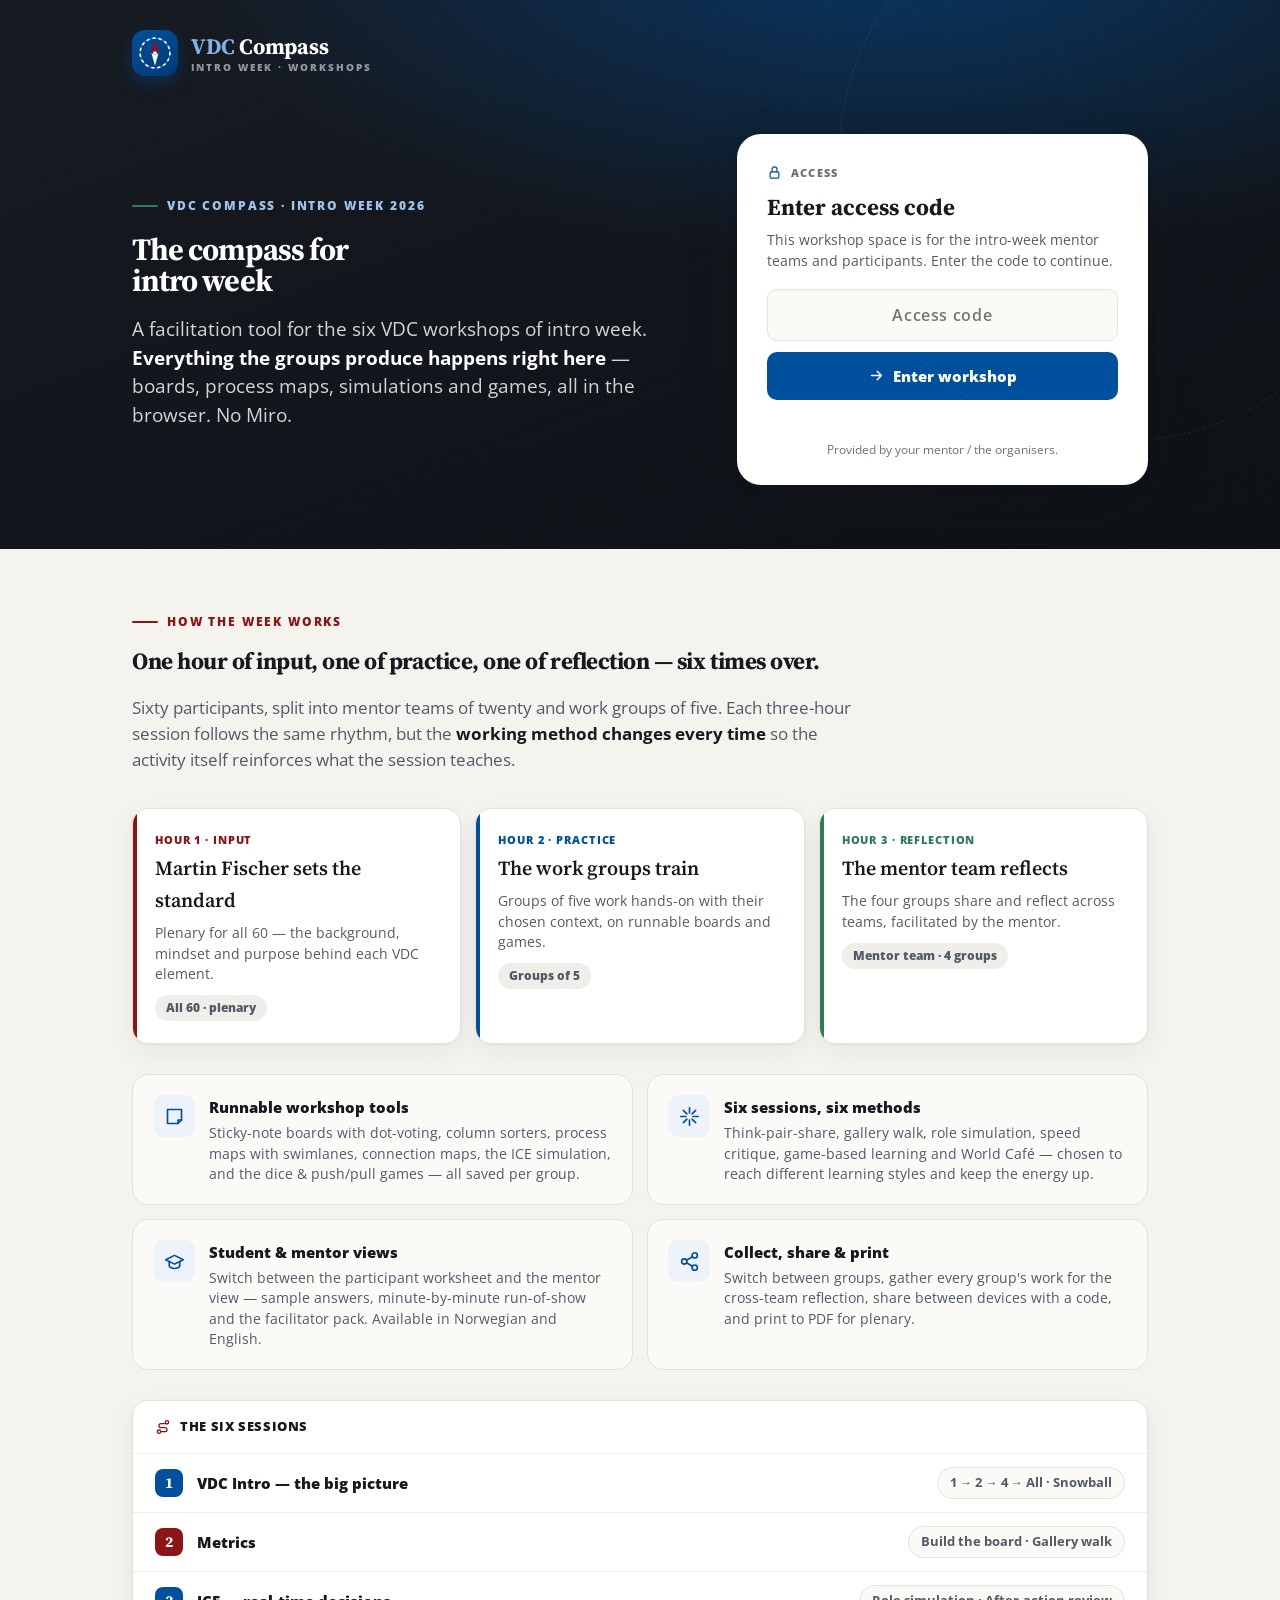
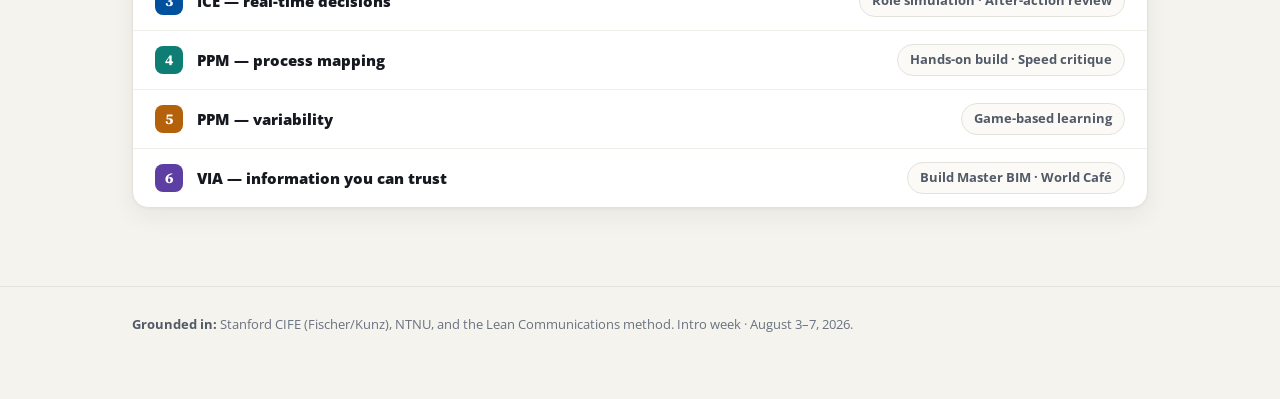
==== commit 7e96fc62: "Add files via upload" ====
--- a/VDC Compass - Introuka.html
+++ b/VDC Compass - Introuka.html
@@ -4,6 +4,11 @@
 <meta charset="UTF-8">
 <meta name="viewport" content="width=device-width, initial-scale=1.0">
 <title>VDC Compass · Introuka – Workshops</title>
+<script>
+/* Access gate — bounce to the landing page unless the code has been entered.
+   Light client-side gate (static site): keeps casual visitors out, not a vault. */
+(function(){try{if(localStorage.getItem('vdc_unlocked')==='1')return;}catch(e){return;}location.replace('index.html');})();
+</script>
 <link rel="preconnect" href="https://fonts.googleapis.com">
 <link rel="preconnect" href="https://fonts.gstatic.com" crossorigin>
 <link href="https://fonts.googleapis.com/css2?family=Source+Serif+4:opsz,wght@8..60,400;8..60,500;8..60,600;8..60,700&family=Open+Sans:wght@400;600;700;800&display=swap" rel="stylesheet">
@@ -192,6 +197,22 @@
 .takeaway .tl{font-size:10.5px;font-weight:800;letter-spacing:.12em;text-transform:uppercase;opacity:.7}
 .takeaway p{font-size:15.5px;font-weight:600;margin-top:2px}
 
+/* ---------- task-flow strip + method grid ---------- */
+.taskflow{background:var(--card);border:1px solid var(--line);border-radius:var(--r-lg);box-shadow:var(--shadow-sm);padding:14px 18px;margin:0 0 18px}
+.tf-h{display:flex;align-items:center;gap:8px;font-size:13px;margin-bottom:12px}
+.tf-h svg{width:16px;height:16px;color:var(--cardinal)}
+.tf-h b{font-weight:800}
+.tf-sub{font-weight:600;color:var(--muted);font-size:12.5px;margin-left:2px}
+.tf-row{display:flex;align-items:stretch;gap:8px;flex-wrap:wrap}
+.tf-step{display:flex;flex-direction:column;gap:6px;align-items:flex-start;background:var(--cloud);border:1px solid var(--line);border-radius:var(--r);padding:9px 12px;min-width:0;flex:1 1 0;min-width:120px}
+.tf-n{width:22px;height:22px;border-radius:6px;color:#fff;font-family:var(--serif);font-weight:700;font-size:13px;display:grid;place-items:center;flex-shrink:0}
+.tf-l{font-size:12.5px;font-weight:700;color:var(--ink);line-height:1.3}
+.tf-carry{display:inline-flex;align-items:center;gap:4px;font-size:10.5px;font-weight:800;color:var(--green);background:var(--green-soft);padding:3px 7px;border-radius:6px}
+.tf-carry svg{width:11px;height:11px}
+.tf-arr{align-self:center;color:var(--faint);font-weight:800;font-size:15px;flex-shrink:0}
+.methodgrid{display:grid;grid-template-columns:repeat(3,1fr);gap:14px;margin:18px 0 26px}
+@media(max-width:760px){.methodgrid{grid-template-columns:1fr}.tf-step{flex-basis:auto}.tf-arr{display:none}}
+
 /* ---------- oppgave cards ---------- */
 .wsh{font-size:13px;font-weight:800;text-transform:uppercase;letter-spacing:.04em;color:var(--ink);margin:30px 0 14px;display:flex;align-items:center;gap:8px}
 .wsh svg{color:var(--cardinal)}
@@ -371,6 +392,10 @@
 .scaleavg{font-size:14px;color:var(--ink-2)} .scaleavg b{color:var(--ink);font-family:var(--serif)}
 
 /* ice planner */
+.iceobj{background:var(--ntnu-soft);border:1px solid var(--ntnu-line);border-radius:var(--r);padding:12px 14px;margin-bottom:12px}
+.iceobj .icelh{margin-bottom:7px}
+.iceobj-in{width:100%;border:1.5px solid var(--ntnu-line);border-radius:8px;padding:9px 12px;font-family:inherit;font-size:14px;font-weight:600;color:var(--ink);background:#fff}
+.iceobj-in:focus{outline:none;border-color:var(--ntnu)}
 .iceflex{display:grid;grid-template-columns:1.3fr 1fr;gap:14px}
 .icetable{position:relative;height:300px;background:#f3f1ea;border:1px solid var(--line);border-radius:var(--r);overflow:hidden}
 .icetbl{position:absolute;left:50%;top:50%;transform:translate(-50%,-50%);width:150px;height:150px;border-radius:50%;background:linear-gradient(150deg,#fff,#eef3fb);border:2px solid var(--ntnu-line);display:grid;place-items:center;font-weight:800;color:var(--ntnu);box-shadow:inset 0 2px 10px rgba(0,0,0,.05)}
